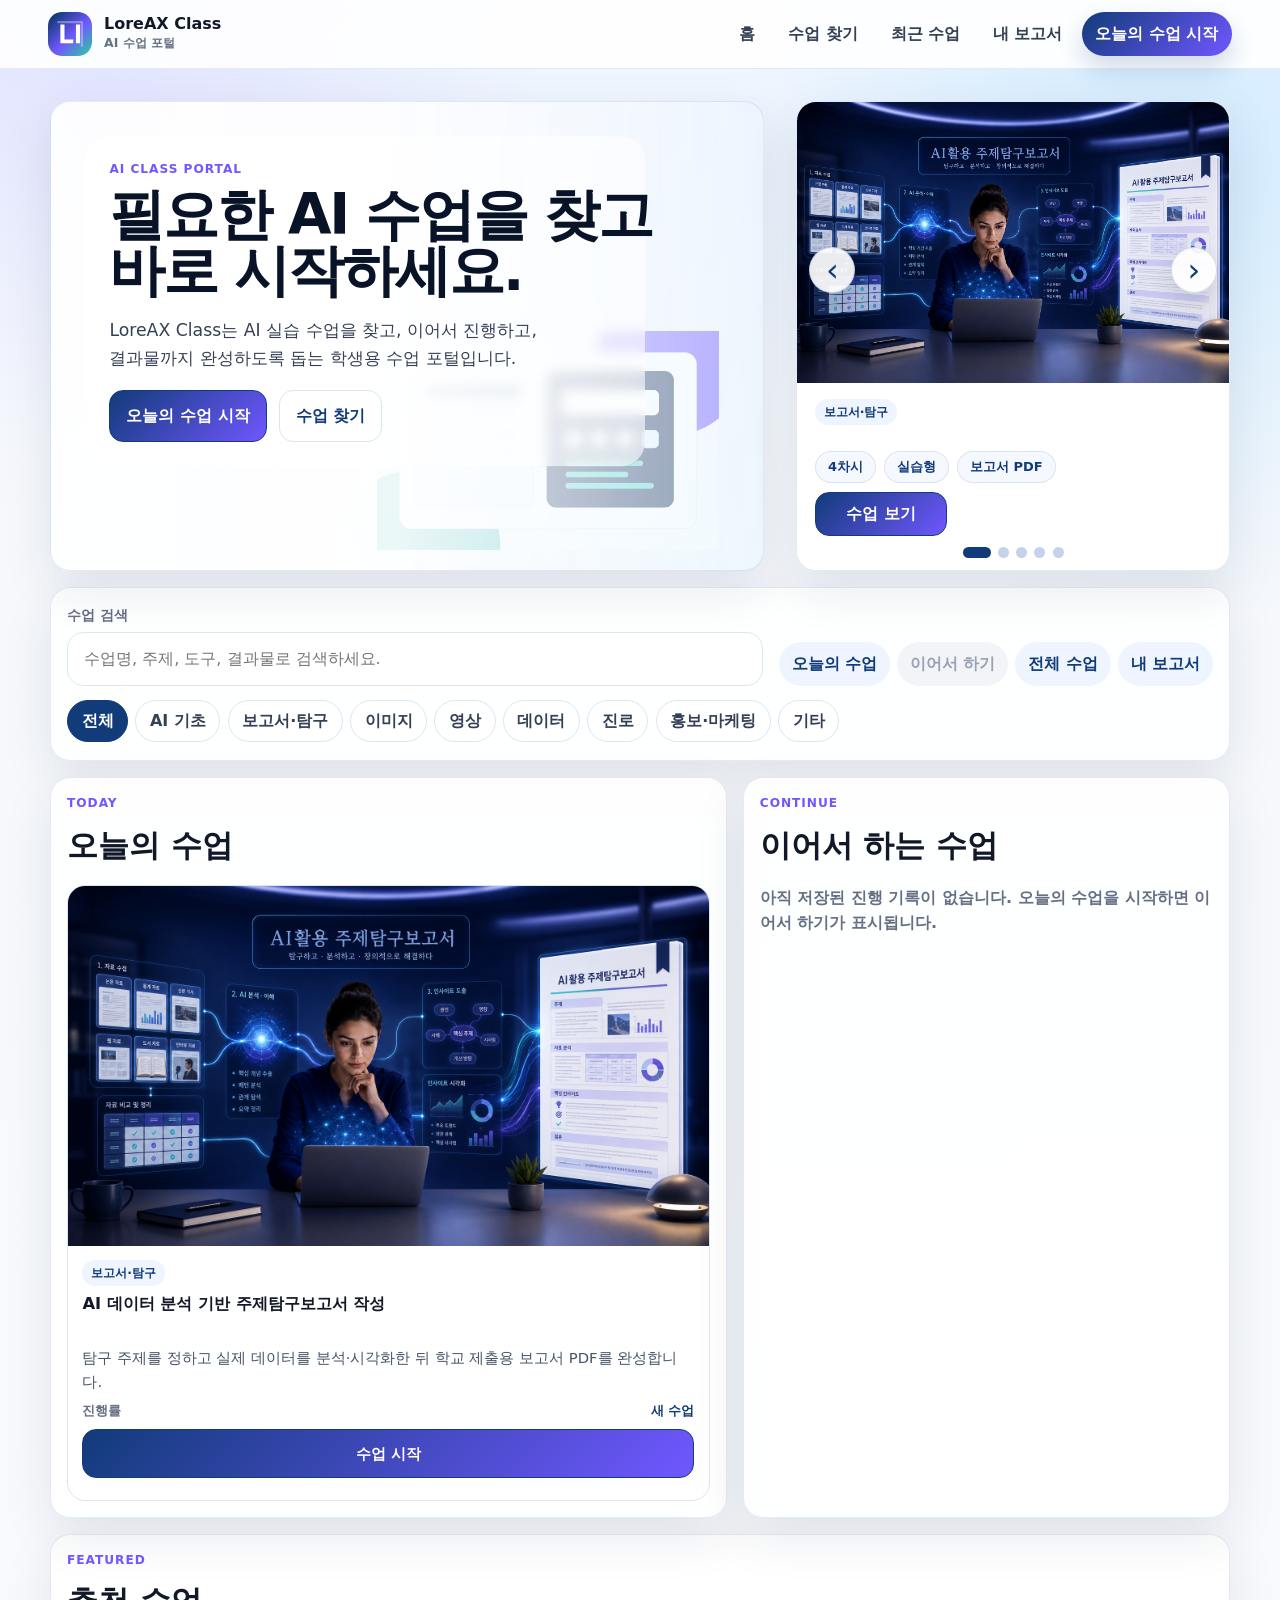
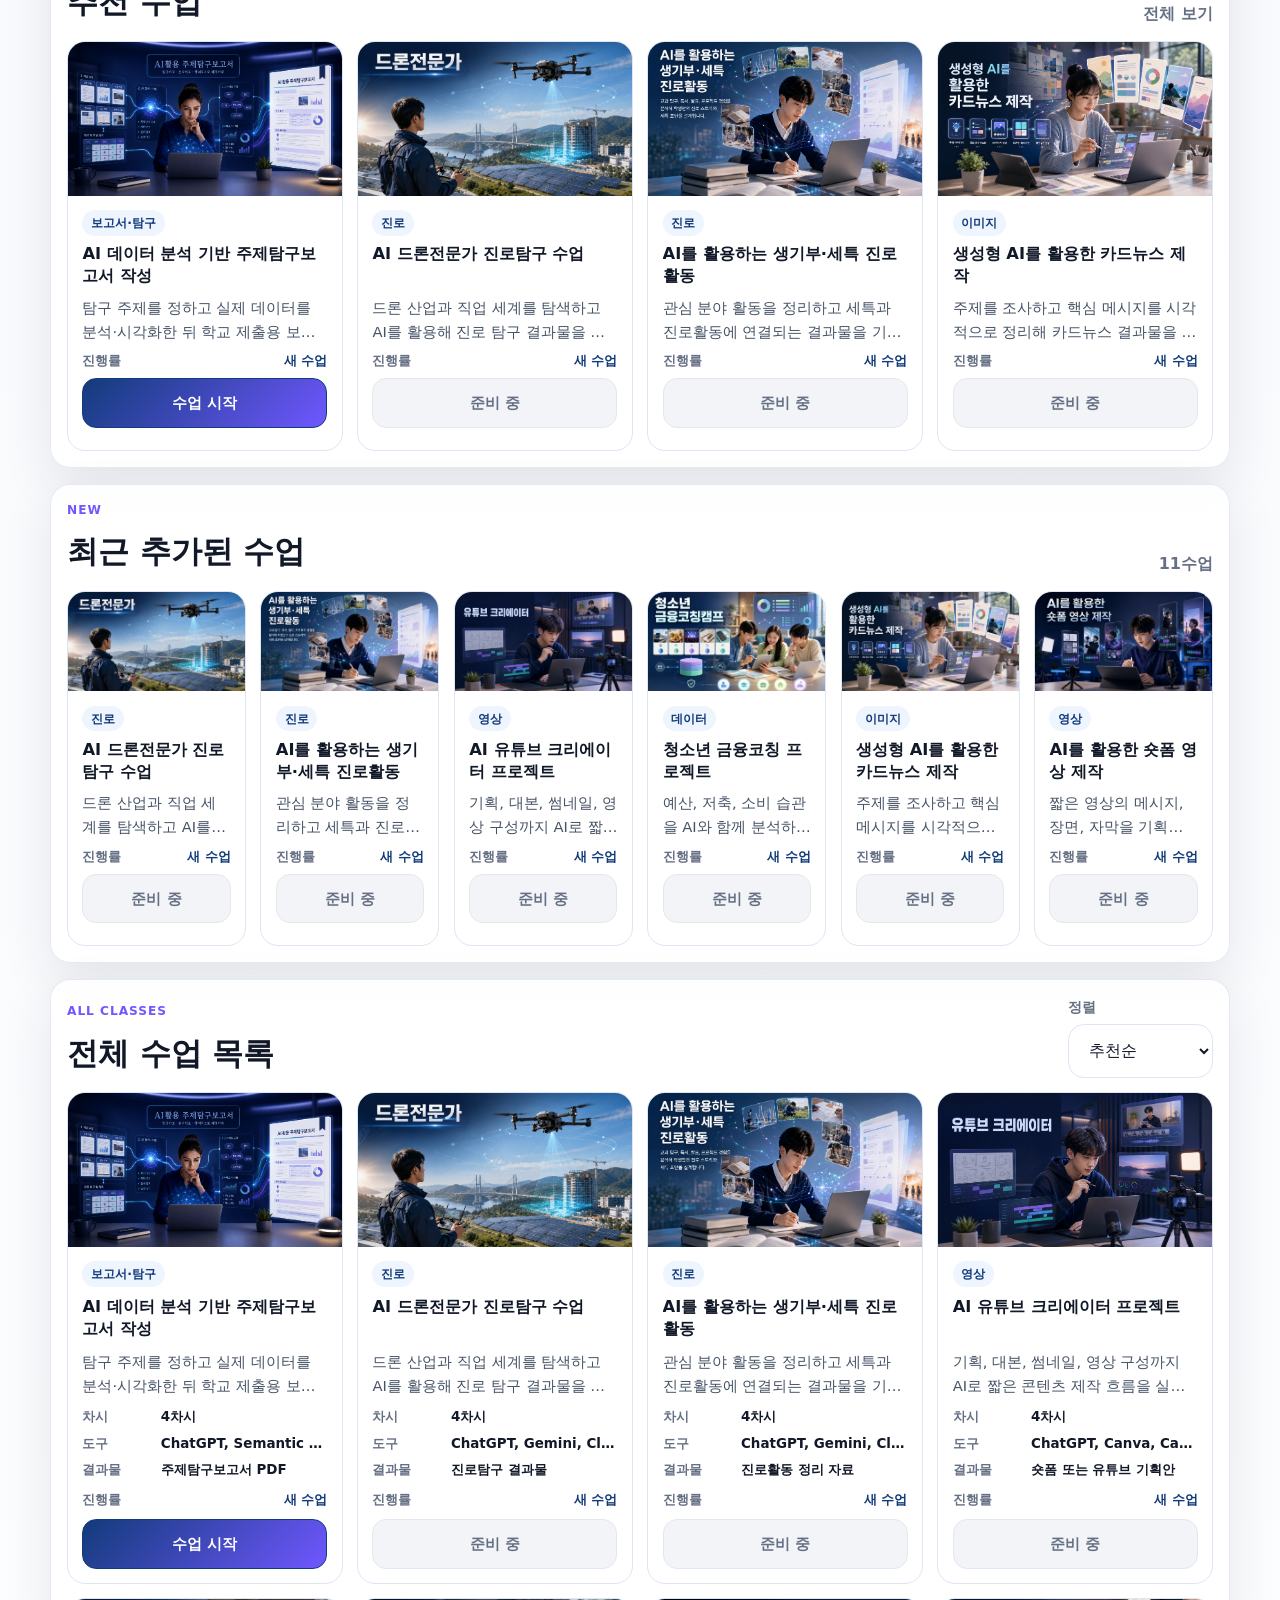
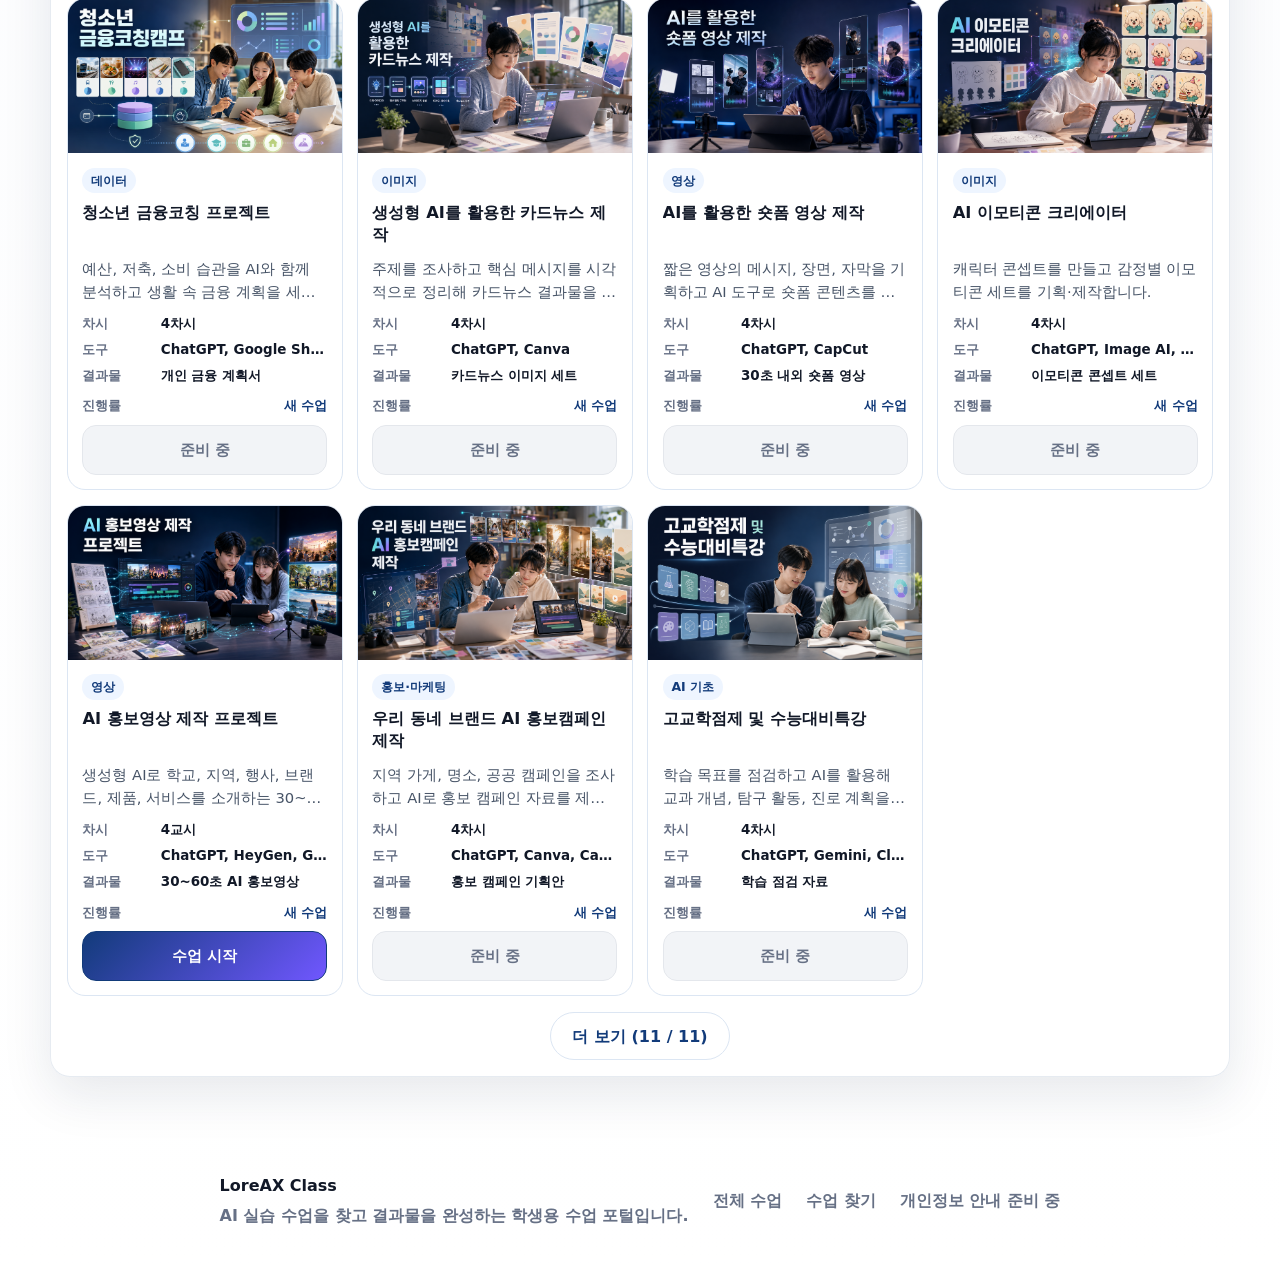
==== index.html @ 1d0dc6a7 "Save class-template project baseline" ====
<!doctype html>
<html lang="ko">
  <head>
    <meta charset="UTF-8" />
    <meta name="viewport" content="width=device-width, initial-scale=1" />
    <title>LoreAX Class | AI 수업 포털</title>
    <meta name="description" content="AI 실습 수업을 찾고 이어서 진행하는 LoreAX Class 학생용 수업 포털" />
    <link rel="manifest" href="./manifest.json" />
    <link rel="icon" href="./assets/icons/icon-192.png" />
    <meta name="theme-color" content="#0f2b5f" />
    <link rel="stylesheet" href="./styles.css?v=course-portal-13" />
  </head>
  <body>
    <header class="portal-header">
      <a class="brand" href="#home" aria-label="LoreAX Class 홈">
        <img src="./assets/brand/logo-symbol.svg" alt="" />
        <span><strong>LoreAX Class</strong><small>AI 수업 포털</small></span>
      </a>
      <button id="menuButton" class="menu-button" type="button" aria-label="메뉴 열기" aria-expanded="false"><span></span><span></span><span></span></button>
      <nav id="mainNav" class="main-nav" aria-label="주요 메뉴">
        <a href="#home">홈</a>
        <a href="#courseFinder">수업 찾기</a>
        <a href="#continueSection">최근 수업</a>
        <a id="navReportLink" href="./sessions/topic-research-report/report/">내 보고서</a>
        <a id="navStartButton" class="start-pill" href="./sessions/topic-research-report/">오늘의 수업 시작</a>
      </nav>
    </header>
    <main id="home">
      <section class="hero">
        <div class="hero-copy">
          <div class="hero-copy-content">
            <p class="eyebrow">AI Class Portal</p>
            <h1 class="hero-title">필요한 AI 수업을 찾고<br />바로 시작하세요.</h1>
            <p class="hero-description">LoreAX Class는 AI 실습 수업을 찾고, 이어서 진행하고, 결과물까지 완성하도록 돕는 학생용 수업 포털입니다.</p>
            <div class="hero-actions">
              <a id="todayStartButton" class="primary-button" href="./sessions/topic-research-report/">오늘의 수업 시작</a>
              <a class="secondary-button" href="#courseFinder">수업 찾기</a>
            </div>
          </div>
          <div class="hero-learning-art" aria-hidden="true"><img src="./assets/hero/portal-learning.webp" alt="" onerror="this.closest('.hero-learning-art').classList.add('is-missing');" /></div>
        </div>
        <aside id="heroSlider" class="hero-slider" aria-label="대표 수업 이미지" tabindex="0">
          <div id="sliderStage" class="slider-stage"></div>
          <button id="sliderPrev" class="slider-nav is-prev" type="button" aria-label="이전 수업 보기">‹</button>
          <button id="sliderNext" class="slider-nav is-next" type="button" aria-label="다음 수업 보기">›</button>
          <div id="sliderDots" class="slider-dots" aria-label="수업 슬라이드 선택"></div>
        </aside>
      </section>
      <section id="courseFinder" class="finder-panel" aria-label="수업 검색">
        <div class="finder-main">
          <label class="search-box"><span>수업 검색</span><input id="courseSearch" type="search" placeholder="수업명, 주제, 도구, 결과물로 검색하세요." autocomplete="off" /></label>
          <div class="quick-links" aria-label="바로가기">
            <a id="quickToday" href="./sessions/topic-research-report/">오늘의 수업</a>
            <a id="quickContinue" class="is-disabled" href="#">이어서 하기</a>
            <a href="#allCourses">전체 수업</a>
            <a id="quickReport" href="./sessions/topic-research-report/report/">내 보고서</a>
          </div>
        </div>
        <div id="categoryChips" class="category-chips" aria-label="카테고리 필터"></div>
      </section>
      <section class="dashboard-grid" aria-label="수업 추천 영역">
        <article class="panel today-panel">
          <div class="panel-head"><p class="eyebrow">Today</p><h2>오늘의 수업</h2></div>
          <div id="todayCourse" class="today-course"></div>
        </article>
        <article id="continueSection" class="panel continue-panel">
          <div class="panel-head"><p class="eyebrow">Continue</p><h2>이어서 하는 수업</h2></div>
          <div id="continueList" class="continue-list"></div>
        </article>
      </section>
      <section class="panel compact-section" aria-label="추천 수업">
        <div class="panel-head is-row"><div><p class="eyebrow">Featured</p><h2>추천 수업</h2></div><a href="#allCourses">전체 보기</a></div>
        <div id="featuredCourses" class="compact-grid"></div>
      </section>
      <section class="panel compact-section" aria-label="최근 추가된 수업">
        <div class="panel-head is-row"><div><p class="eyebrow">New</p><h2>최근 추가된 수업</h2></div><span id="courseCountLabel"></span></div>
        <div id="recentCourses" class="mini-grid"></div>
      </section>
      <section id="allCourses" class="panel all-courses" aria-label="전체 수업 목록">
        <div class="panel-head is-row">
          <div><p class="eyebrow">All Classes</p><h2>전체 수업 목록</h2></div>
          <label class="sort-box"><span>정렬</span><select id="courseSort"><option value="recommended">추천순</option><option value="newest">최신순</option><option value="name">이름순</option><option value="short">차시 적은 순</option></select></label>
        </div>
        <div id="allCourseGrid" class="course-grid"></div>
        <button id="loadMoreButton" class="load-more-button" type="button">더 보기</button>
        <p id="emptyMessage" class="empty-message" hidden>조건에 맞는 수업이 없습니다.</p>
      </section>
    </main>
    <nav class="bottom-nav" aria-label="모바일 빠른 메뉴"><a href="#home">홈</a><a href="#courseFinder">수업</a><a id="bottomContinueLink" href="./sessions/topic-research-report/">이어서 하기</a><a href="./sessions/topic-research-report/report/">내 보고서</a></nav>
    <footer class="portal-footer"><div><strong>LoreAX Class</strong><p>AI 실습 수업을 찾고 결과물을 완성하는 학생용 수업 포털입니다.</p></div><a href="#allCourses">전체 수업</a><a href="#courseFinder">수업 찾기</a><span>개인정보 안내 준비 중</span></footer>
    <script src="./data-courses.js?v=course-portal-13"></script>
    <script src="./script.js?v=course-portal-13"></script>
  </body>
</html>
---- styles.css ----
:root {
  color-scheme: light;
  --background: #f6f8fc;
  --surface: #ffffff;
  --primary: #123b7a;
  --accent: #7057ff;
  --text: #111827;
  --muted: #667085;
  --border: #dce6f3;
  --success: #059669;
  --warning: #f59e0b;
  --shadow: 0 18px 50px rgba(15, 35, 70, 0.1);
  --radius: 20px;
}

* {
  box-sizing: border-box;
}

html {
  scroll-behavior: smooth;
}

body {
  min-height: 100vh;
  margin: 0;
  color: var(--text);
  font-family: "Pretendard", "Noto Sans KR", "Apple SD Gothic Neo", system-ui, sans-serif;
  line-height: 1.6;
  background:
    radial-gradient(circle at 8% 0%, rgba(112, 87, 255, 0.12), transparent 28rem),
    radial-gradient(circle at 92% 4%, rgba(48, 180, 255, 0.16), transparent 28rem),
    linear-gradient(180deg, #eef5ff 0%, var(--background) 32rem, #ffffff 100%);
}

a {
  color: inherit;
  text-decoration: none;
}

button,
input,
select {
  font: inherit;
}

button,
a {
  cursor: pointer;
}

img {
  display: block;
  max-width: 100%;
}

.portal-header {
  position: sticky;
  top: 0;
  z-index: 50;
  display: flex;
  align-items: center;
  justify-content: space-between;
  gap: 1rem;
  padding: 0.75rem clamp(1rem, 4vw, 3rem);
  border-bottom: 1px solid rgba(18, 59, 122, 0.1);
  background: rgba(255, 255, 255, 0.9);
  backdrop-filter: blur(18px);
}

.brand {
  display: inline-flex;
  align-items: center;
  gap: 0.75rem;
  min-width: max-content;
}

.brand img {
  width: 44px;
  height: 44px;
  border-radius: 14px;
}

.brand strong,
.brand small {
  display: block;
}

.brand strong {
  line-height: 1.1;
}

.brand small {
  color: var(--muted);
  font-size: 0.78rem;
  font-weight: 800;
}

.main-nav {
  display: flex;
  align-items: center;
  gap: 0.35rem;
}

.main-nav a {
  display: inline-flex;
  min-height: 44px;
  align-items: center;
  border-radius: 999px;
  padding: 0.55rem 0.85rem;
  color: #344054;
  font-weight: 850;
}

.main-nav a:hover,
.main-nav a:focus-visible {
  background: #eef5ff;
  outline: none;
}

.main-nav .start-pill {
  color: #ffffff;
  background: linear-gradient(135deg, var(--primary), var(--accent));
  box-shadow: 0 12px 24px rgba(18, 59, 122, 0.18);
}

.menu-button {
  display: none;
  width: 48px;
  height: 48px;
  border: 1px solid var(--border);
  border-radius: 16px;
  background: #ffffff;
  padding: 0;
}

.menu-button span {
  display: block;
  width: 20px;
  height: 2px;
  margin: 4px auto;
  border-radius: 99px;
  background: var(--primary);
}

main {
  width: min(1180px, calc(100% - 2rem));
  margin: 0 auto;
  padding: clamp(1.2rem, 3vw, 2rem) 0 4rem;
}

.hero {
  display: grid;
  grid-template-columns: minmax(0, 1.12fr) minmax(320px, 0.68fr);
  gap: clamp(1rem, 3vw, 2rem);
  align-items: stretch;
  min-height: 420px;
  margin-bottom: 1rem;
}

.hero-copy,
.hero-slider,
.finder-panel,
.panel {
  border: 1px solid rgba(18, 59, 122, 0.1);
  border-radius: var(--radius);
  background: rgba(255, 255, 255, 0.88);
  box-shadow: var(--shadow);
}

.hero-copy {
  position: relative;
  display: block;
  overflow: hidden;
  padding: clamp(2.6rem, 4vw, 3.25rem);
  background:
    linear-gradient(90deg, rgba(255, 255, 255, 0.96) 0%, rgba(255, 255, 255, 0.9) 48%, rgba(255, 255, 255, 0.48) 100%),
    linear-gradient(135deg, rgba(112, 87, 255, 0.08), rgba(42, 188, 255, 0.12)),
    url("./assets/hero/portal-learning.webp") right 12% bottom 8% / min(48%, 380px) auto no-repeat;
}

.hero-copy-content {
  position: relative;
  z-index: 2;
  max-width: 560px;
  border-radius: 24px;
  padding: clamp(1.2rem, 2vw, 1.55rem);
  margin: -1.1rem;
  background: linear-gradient(90deg, rgba(255, 255, 255, 0.82), rgba(255, 255, 255, 0.56));
  backdrop-filter: blur(6px);
}

.eyebrow {
  margin: 0 0 0.45rem;
  color: var(--accent);
  font-size: 0.76rem;
  font-weight: 900;
  letter-spacing: 0.08em;
  text-transform: uppercase;
}

h1,
h2,
h3,
p {
  margin-top: 0;
}

.hero-title {
  max-width: 100%;
  margin-bottom: 1rem;
  color: #091327;
  font-size: clamp(52px, 4.4vw, 76px);
  line-height: 1;
  letter-spacing: -0.04em;
  word-break: keep-all;
  white-space: nowrap;
}

.hero-description {
  max-width: 560px;
  color: #344054;
  font-size: 1.08rem;
  line-height: 1.65;
  word-break: keep-all;
}

.hero-actions {
  display: flex;
  flex-wrap: wrap;
  gap: 0.75rem;
  margin-top: 1.05rem;
}

.hero-learning-art {
  display: none;
}

.primary-button,
.secondary-button {
  display: inline-flex;
  min-height: 50px;
  align-items: center;
  justify-content: center;
  border-radius: 14px;
  padding: 0.75rem 1rem;
  font-weight: 900;
}

.primary-button {
  color: #ffffff;
  border: 1px solid var(--primary);
  background: linear-gradient(135deg, var(--primary), var(--accent));
}

.is-disabled-action {
  color: #667085;
  border-color: #e4e7ec;
  background: #f2f4f7;
  cursor: not-allowed;
  box-shadow: none;
}

.secondary-button {
  color: var(--primary);
  border: 1px solid var(--border);
  background: #ffffff;
}

.hero-slider {
  position: relative;
  overflow: hidden;
  min-height: 470px;
  isolation: isolate;
}

.slider-stage {
  position: relative;
  min-height: 100%;
}

.slider-card-frame {
  position: absolute;
  inset: 0;
  opacity: 1;
  transform: translateX(0);
  transition: opacity 620ms ease, transform 620ms ease;
}

.slider-card-frame.is-entering {
  opacity: 0;
}

.slider-card-frame.is-entering.from-right {
  transform: translateX(18px);
}

.slider-card-frame.is-entering.from-left {
  transform: translateX(-18px);
}

.slider-card-frame.is-leaving-left {
  opacity: 0;
  transform: translateX(-18px);
}

.slider-card-frame.is-leaving-right {
  opacity: 0;
  transform: translateX(18px);
}

.slider-card {
  display: grid;
  grid-template-rows: minmax(0, 0.6fr) minmax(0, 0.4fr);
  min-height: 100%;
  height: 100%;
  background: #ffffff;
}

.slider-image-wrap {
  overflow: hidden;
  background: #eaf1ff;
}

.slider-image-wrap img {
  width: 100%;
  height: 100%;
  aspect-ratio: 16 / 10;
  object-fit: cover;
}

.slider-info {
  display: grid;
  align-content: start;
  gap: 0.55rem;
  min-height: 0;
  padding: 1rem 1.1rem 2.65rem;
}

.slider-info h2 {
  display: -webkit-box;
  margin: 0;
  overflow: hidden;
  font-size: clamp(1.16rem, 1.65vw, 1.5rem);
  line-height: 1.18;
  -webkit-box-orient: vertical;
  -webkit-line-clamp: 2;
}

.slider-info p {
  display: -webkit-box;
  margin: 0;
  overflow: hidden;
  color: #475467;
  font-size: 0.92rem;
  line-height: 1.45;
  -webkit-box-orient: vertical;
  -webkit-line-clamp: 1;
}

.slider-meta {
  display: flex;
  flex-wrap: wrap;
  align-items: center;
  gap: 8px;
  min-width: 0;
}

.slider-meta-item {
  display: inline-flex;
  align-items: center;
  justify-content: center;
  max-width: 132px;
  min-width: 0;
  height: 32px;
  border-radius: 999px;
  padding: 0 12px;
  overflow: hidden;
  color: #123b7a;
  font-size: 13px;
  font-weight: 800;
  line-height: 1;
  text-overflow: ellipsis;
  white-space: nowrap;
  border: 1px solid rgba(18, 59, 122, 0.1);
  background: #f5f8ff;
}

.slider-meta-result {
  max-width: 180px;
}

.slider-action {
  justify-self: start;
  min-height: 44px;
  min-width: 132px;
  padding-block: 0.6rem;
}

.slider-nav {
  position: absolute;
  top: 31%;
  z-index: 3;
  width: 46px;
  height: 46px;
  border: 1px solid rgba(18, 59, 122, 0.16);
  border-radius: 999px;
  color: var(--primary);
  background: rgba(255, 255, 255, 0.92);
  box-shadow: 0 12px 24px rgba(15, 35, 70, 0.14);
  font-size: 2rem;
  line-height: 1;
}

.slider-nav.is-prev {
  left: 0.75rem;
}

.slider-nav.is-next {
  right: 0.75rem;
}

.slider-dots {
  position: absolute;
  left: 0;
  right: 0;
  bottom: 0.75rem;
  z-index: 3;
  display: flex;
  justify-content: center;
  gap: 0.45rem;
  pointer-events: none;
}

.slider-dots button {
  width: 11px;
  height: 11px;
  border: 0;
  border-radius: 999px;
  padding: 0;
  background: #c4d3ea;
  pointer-events: auto;
}

.slider-dots button.is-active {
  width: 28px;
  background: var(--primary);
}

.finder-panel {
  padding: 1rem;
  margin-bottom: 1rem;
}

.finder-main {
  display: grid;
  grid-template-columns: minmax(0, 1fr) auto;
  gap: 1rem;
  align-items: end;
}

.search-box,
.sort-box {
  display: grid;
  gap: 0.35rem;
}

.search-box span,
.sort-box span {
  color: var(--muted);
  font-size: 0.86rem;
  font-weight: 900;
}

.search-box input,
.sort-box select {
  width: 100%;
  min-height: 54px;
  border: 1px solid var(--border);
  border-radius: 16px;
  padding: 0 1rem;
  background: #ffffff;
  color: var(--text);
  font-size: 1rem;
}

.quick-links {
  display: flex;
  flex-wrap: wrap;
  gap: 0.45rem;
}

.quick-links a {
  display: inline-flex;
  min-height: 44px;
  align-items: center;
  border-radius: 999px;
  padding: 0.5rem 0.8rem;
  color: var(--primary);
  background: #eef5ff;
  font-weight: 900;
}

.quick-links a.is-disabled {
  color: #98a2b3;
  pointer-events: none;
  background: #f2f4f7;
}

.category-chips {
  display: flex;
  gap: 0.45rem;
  margin-top: 0.9rem;
  overflow-x: auto;
  padding-bottom: 0.15rem;
  scrollbar-width: thin;
}

.category-chips button {
  flex: 0 0 auto;
  min-height: 40px;
  border: 1px solid var(--border);
  border-radius: 999px;
  padding: 0.45rem 0.85rem;
  color: #344054;
  background: #ffffff;
  font-weight: 900;
}

.category-chips button.is-active {
  color: #ffffff;
  border-color: var(--primary);
  background: var(--primary);
}

.dashboard-grid {
  display: grid;
  grid-template-columns: minmax(0, 1fr) minmax(300px, 0.72fr);
  gap: 1rem;
  margin-bottom: 1rem;
}

.panel {
  padding: 1rem;
}

.panel-head {
  margin-bottom: 0.9rem;
}

.panel-head.is-row {
  display: flex;
  align-items: end;
  justify-content: space-between;
  gap: 1rem;
}

.panel-head h2 {
  margin-bottom: 0;
  font-size: clamp(1.35rem, 2.4vw, 2rem);
}

.panel-head a,
.panel-head span {
  color: var(--muted);
  font-weight: 900;
}

.compact-section,
.all-courses {
  margin-top: 1rem;
}

.course-grid,
.compact-grid,
.mini-grid {
  display: grid;
  gap: 0.9rem;
}

.course-grid {
  grid-template-columns: repeat(4, minmax(0, 1fr));
}

.compact-grid {
  grid-template-columns: repeat(4, minmax(0, 1fr));
}

.mini-grid {
  grid-template-columns: repeat(6, minmax(0, 1fr));
}

.course-card {
  display: grid;
  overflow: hidden;
  min-height: 100%;
  border: 1px solid var(--border);
  border-radius: 18px;
  background: #ffffff;
}

.course-card > img {
  width: 100%;
  aspect-ratio: 16 / 9;
  object-fit: cover;
  background: #eaf1ff;
}

.course-body {
  display: grid;
  grid-template-rows: auto auto auto 1fr auto auto;
  gap: 0.55rem;
  padding: 0.9rem;
}

.category-badge {
  justify-self: start;
  border-radius: 999px;
  padding: 0.18rem 0.55rem;
  color: #123b7a;
  background: #eef5ff;
  font-size: 0.78rem;
  font-weight: 900;
}

.course-card h3 {
  display: -webkit-box;
  min-height: 2.8em;
  margin: 0;
  overflow: hidden;
  font-size: 1.02rem;
  line-height: 1.35;
  -webkit-box-orient: vertical;
  -webkit-line-clamp: 2;
}

.course-card p {
  display: -webkit-box;
  min-height: 3.2em;
  margin: 0;
  overflow: hidden;
  color: #475467;
  font-size: 0.92rem;
  -webkit-box-orient: vertical;
  -webkit-line-clamp: 2;
}

.course-card dl {
  display: grid;
  gap: 0.3rem;
  margin: 0;
  font-size: 0.84rem;
}

.course-card dl div {
  display: grid;
  grid-template-columns: 4.5rem 1fr;
  gap: 0.4rem;
}

.course-card dt {
  color: var(--muted);
  font-weight: 900;
}

.course-card dd {
  margin: 0;
  overflow: hidden;
  text-overflow: ellipsis;
  white-space: nowrap;
  font-weight: 800;
}

.progress-row {
  display: flex;
  justify-content: space-between;
  gap: 0.5rem;
  color: var(--muted);
  font-size: 0.82rem;
  font-weight: 900;
}

.progress-row strong {
  color: var(--primary);
}

.progress-bar {
  overflow: hidden;
  height: 7px;
  border-radius: 999px;
  background: #edf2f7;
}

.progress-bar span {
  display: block;
  height: 100%;
  border-radius: inherit;
  background: linear-gradient(90deg, var(--primary), var(--accent));
}

.course-action {
  min-height: 44px;
  font-size: 0.92rem;
}

.continue-list {
  display: grid;
  gap: 0.6rem;
}

.continue-item {
  display: grid;
  grid-template-columns: minmax(0, 1fr) auto;
  gap: 0.2rem 0.7rem;
  border: 1px solid var(--border);
  border-radius: 16px;
  padding: 0.8rem;
  background: #ffffff;
}

.continue-item strong {
  overflow: hidden;
  text-overflow: ellipsis;
  white-space: nowrap;
}

.continue-item span {
  color: var(--muted);
  font-size: 0.9rem;
}

.continue-item em {
  grid-row: span 2;
  align-self: center;
  color: var(--primary);
  font-style: normal;
  font-weight: 900;
}

.empty-note,
.empty-message {
  margin: 0;
  color: var(--muted);
  font-weight: 800;
}

.is-mini.course-card .course-body {
  gap: 0.45rem;
}

.is-mini.course-card dl {
  display: none;
}

.load-more-button {
  display: block;
  min-height: 48px;
  min-width: 180px;
  margin: 1rem auto 0;
  border: 1px solid var(--border);
  border-radius: 999px;
  color: var(--primary);
  background: #ffffff;
  font-weight: 900;
}

.portal-footer {
  display: flex;
  flex-wrap: wrap;
  align-items: center;
  justify-content: center;
  gap: 1rem 1.5rem;
  padding: 2rem 1rem 2.4rem;
  color: var(--muted);
  font-weight: 800;
}

.portal-footer div {
  min-width: min(100%, 360px);
}

.portal-footer strong {
  color: var(--text);
}

.portal-footer p {
  margin: 0.25rem 0 0;
}

.bottom-nav {
  display: none;
}

@media (max-width: 1100px) {
  .course-grid,
  .compact-grid {
    grid-template-columns: repeat(3, minmax(0, 1fr));
  }

  .mini-grid {
    grid-template-columns: repeat(3, minmax(0, 1fr));
  }
}

@media (max-width: 900px) {
  body {
    padding-bottom: calc(82px + env(safe-area-inset-bottom));
  }

  .menu-button {
    display: block;
  }

  .main-nav {
    position: fixed;
    left: 1rem;
    right: 1rem;
    top: 72px;
    display: none;
    flex-direction: column;
    align-items: stretch;
    border: 1px solid var(--border);
    border-radius: 20px;
    padding: 0.75rem;
    background: #ffffff;
    box-shadow: var(--shadow);
  }

  .is-menu-open .main-nav {
    display: flex;
  }

  .main-nav a {
    border-radius: 14px;
  }

  .hero,
  .dashboard-grid {
    grid-template-columns: 1fr;
  }

  .hero {
    min-height: auto;
  }

  .hero-copy {
    padding: 2.4rem;
  }

  .hero-title {
    font-size: clamp(48px, 6.2vw, 58px);
  }

  .hero-learning-art {
    width: min(100%, 240px);
  }

  .hero-slider {
    min-height: 460px;
  }

  .slider-nav {
    top: 30%;
  }

  .finder-main {
    grid-template-columns: 1fr;
  }

  .course-grid,
  .compact-grid,
  .mini-grid {
    grid-template-columns: repeat(2, minmax(0, 1fr));
  }

  .bottom-nav {
    position: fixed;
    left: 0.75rem;
    right: 0.75rem;
    bottom: calc(0.75rem + env(safe-area-inset-bottom));
    z-index: 60;
    display: grid;
    grid-template-columns: repeat(4, 1fr);
    gap: 0.35rem;
    border: 1px solid rgba(18, 59, 122, 0.12);
    border-radius: 20px;
    padding: 0.35rem;
    background: rgba(255, 255, 255, 0.94);
    box-shadow: 0 18px 40px rgba(15, 35, 70, 0.18);
    backdrop-filter: blur(14px);
  }

  .bottom-nav a {
    display: grid;
    min-height: 48px;
    place-items: center;
    border-radius: 15px;
    color: var(--primary);
    font-size: 0.9rem;
    font-weight: 900;
  }
}

@media (max-width: 560px) {
  main {
    width: min(100% - 1rem, 1180px);
  }

  .hero-title {
    font-size: clamp(38px, 10.4vw, 44px);
    line-height: 1.03;
    white-space: normal;
  }

  .hero-copy {
    padding: 1.35rem;
  }

  .hero-copy-content {
    max-width: none;
  }

  .hero-description {
    font-size: 1rem;
  }

  .hero-learning-art {
    position: static;
    justify-self: stretch;
    width: min(100%, 420px);
    margin: 0.2rem auto 0;
  }

  .hero-learning-art img {
    max-height: 190px;
  }

  .hero-actions,
  .quick-links {
    display: grid;
    grid-template-columns: 1fr 1fr;
  }

  .primary-button,
  .secondary-button {
    width: 100%;
  }

  .course-grid,
  .compact-grid,
  .mini-grid {
    grid-template-columns: 1fr;
  }

  .course-card {
    grid-template-columns: 116px minmax(0, 1fr);
  }

  .hero-slider {
    min-height: 510px;
  }

  .slider-card {
    grid-template-rows: auto 1fr;
  }

  .slider-image-wrap img {
    aspect-ratio: 16 / 9;
  }

  .slider-info {
    padding: 0.9rem 0.9rem 2.45rem;
  }

  .slider-meta-item {
    max-width: 124px;
  }

  .slider-meta-result {
    max-width: 150px;
  }

  .slider-nav {
    top: 24%;
    width: 44px;
    height: 44px;
  }

  .slider-action {
    justify-self: stretch;
  }

  .course-card > img {
    height: 100%;
    aspect-ratio: auto;
  }

  .course-card h3 {
    min-height: auto;
  }

  .course-card p {
    min-height: auto;
  }

  .portal-footer {
    display: block;
    padding-bottom: 6rem;
  }

  .portal-footer > * {
    display: block;
    margin-top: 0.75rem;
  }
}

@media (prefers-reduced-motion: reduce) {
  .slider-card-frame {
    transition: none;
  }
}
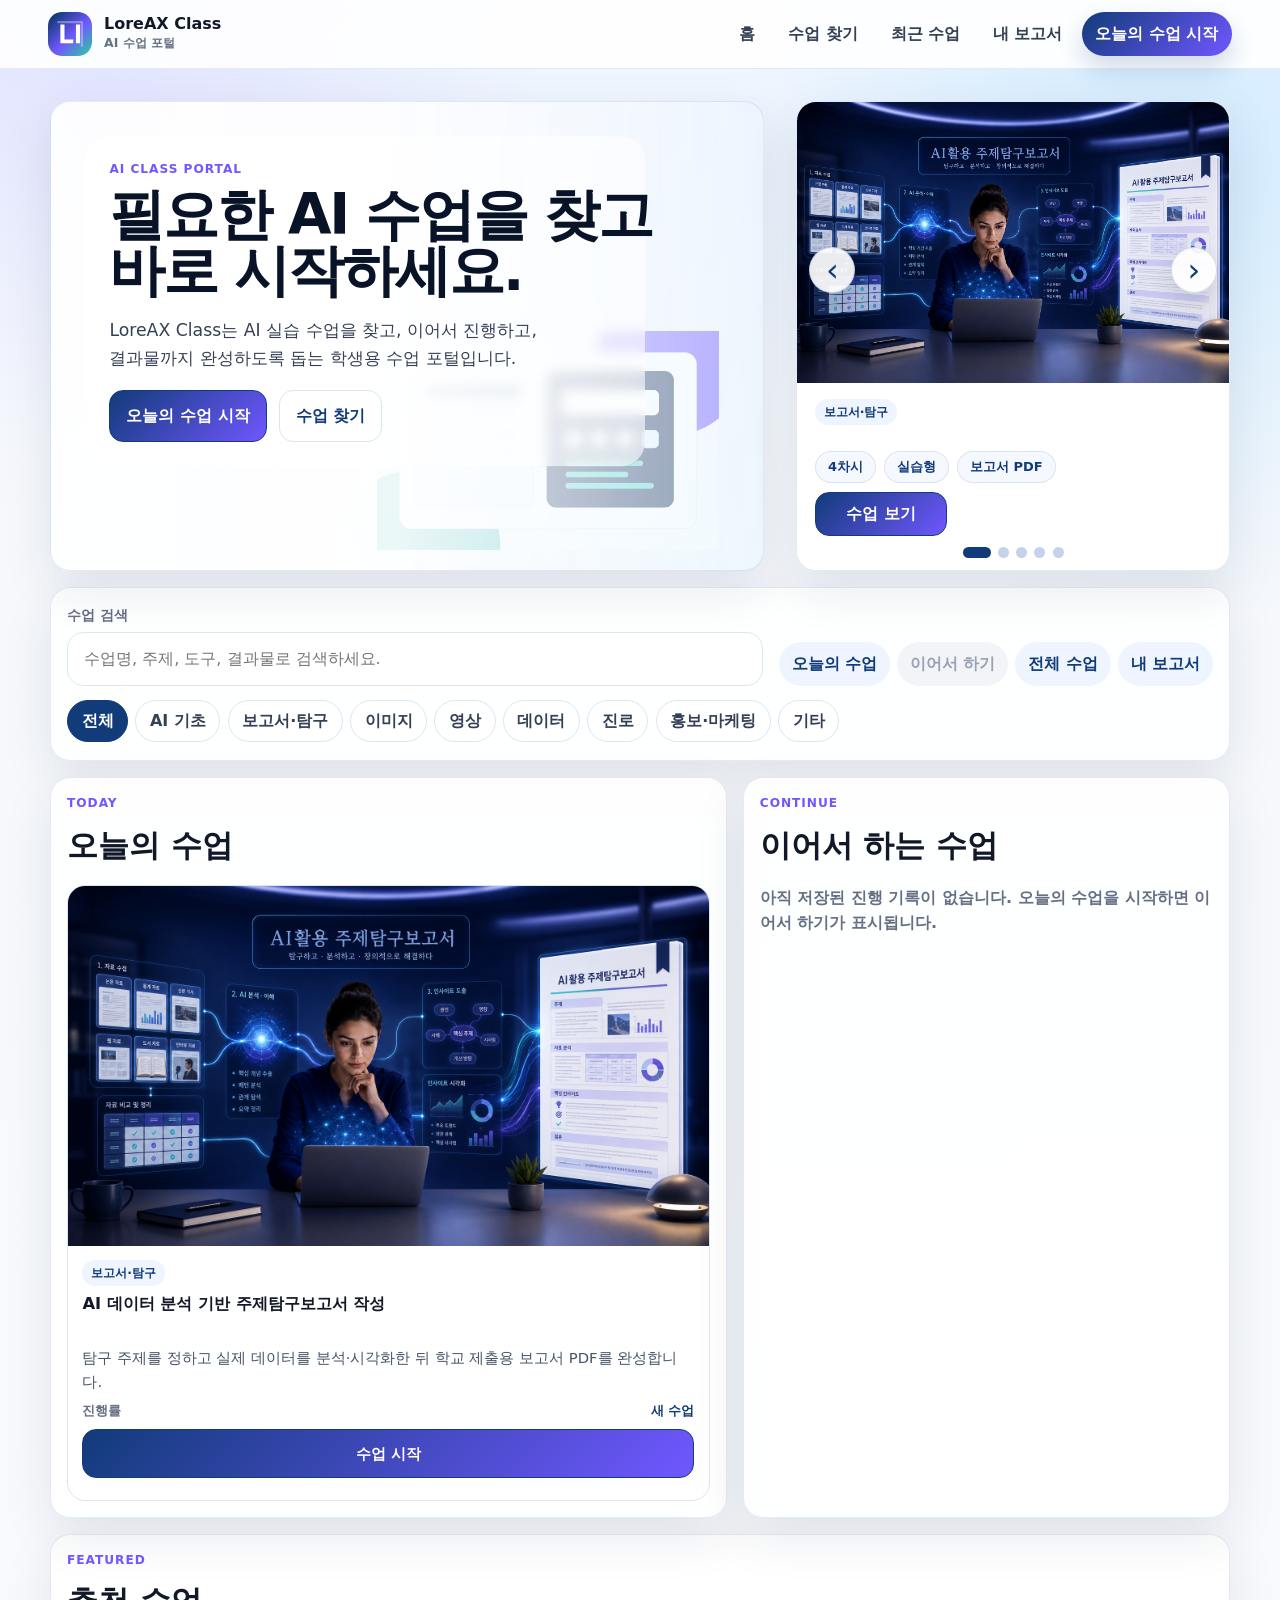
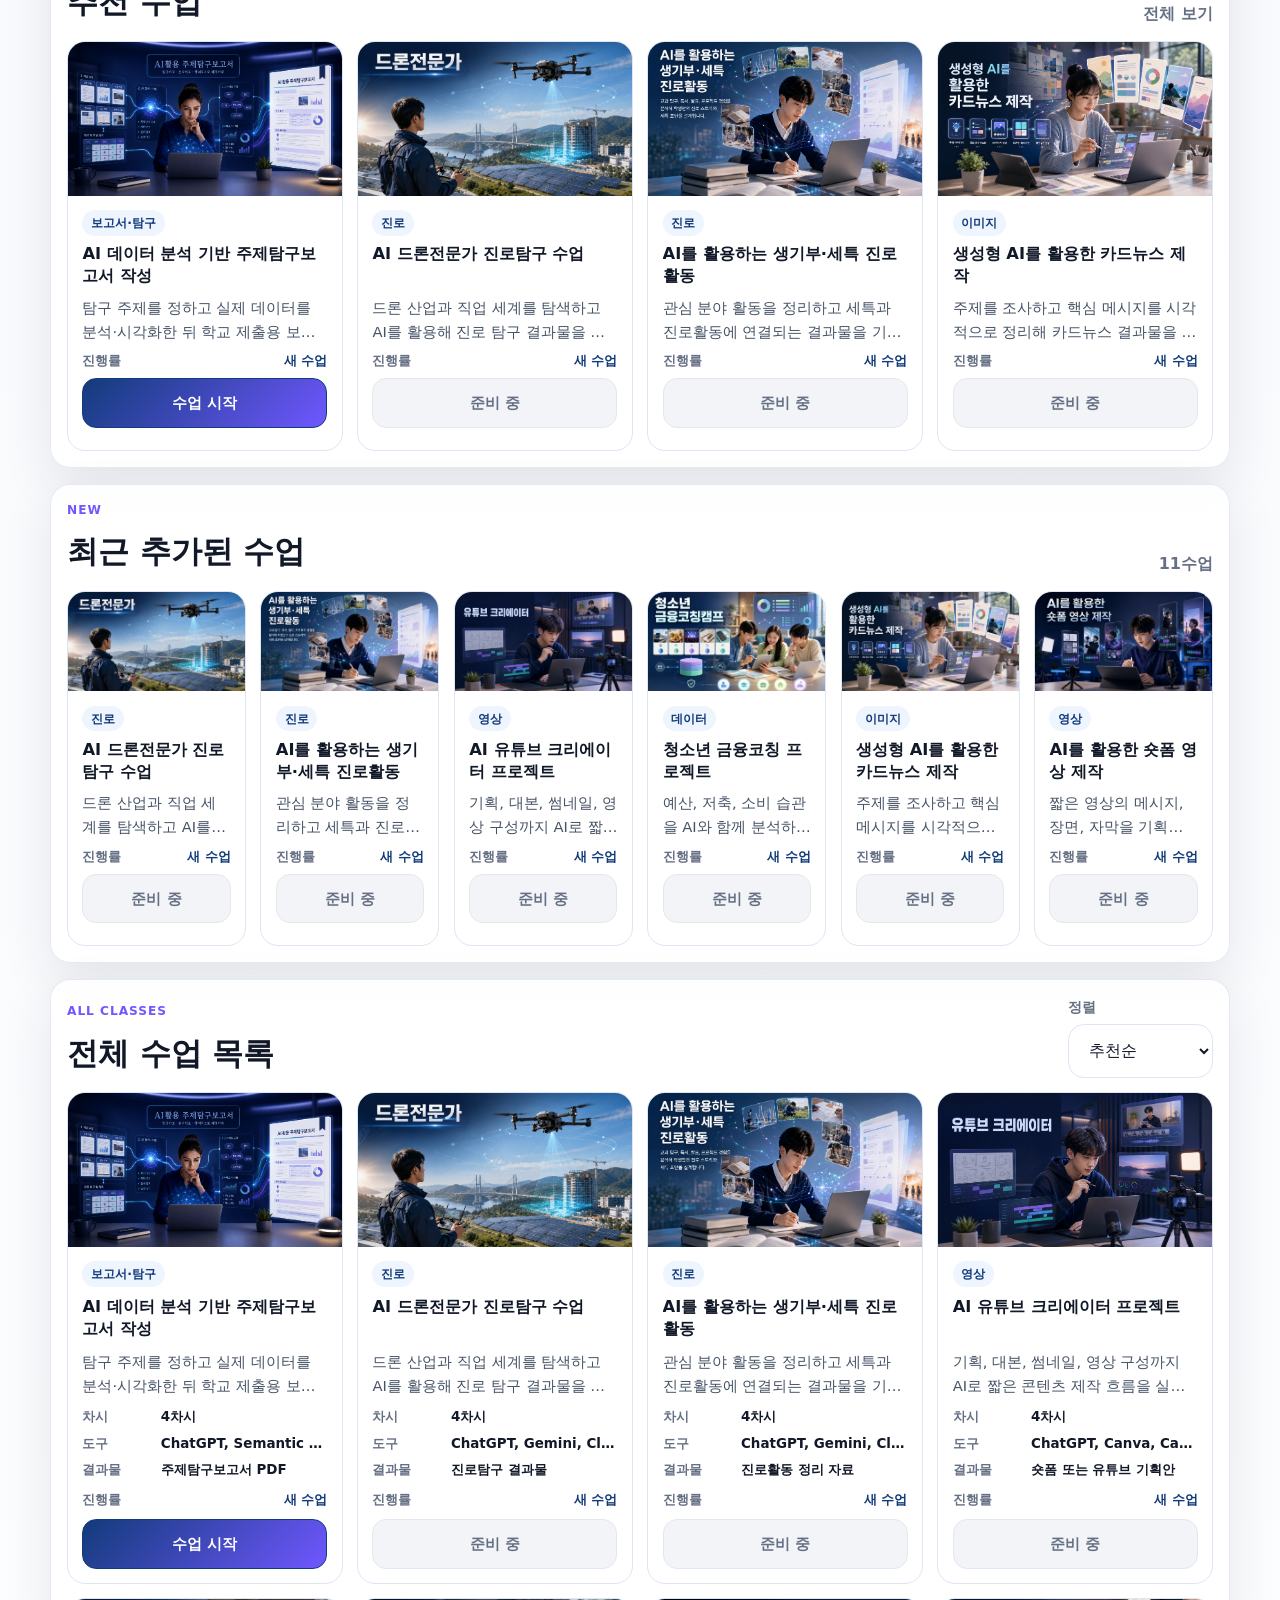
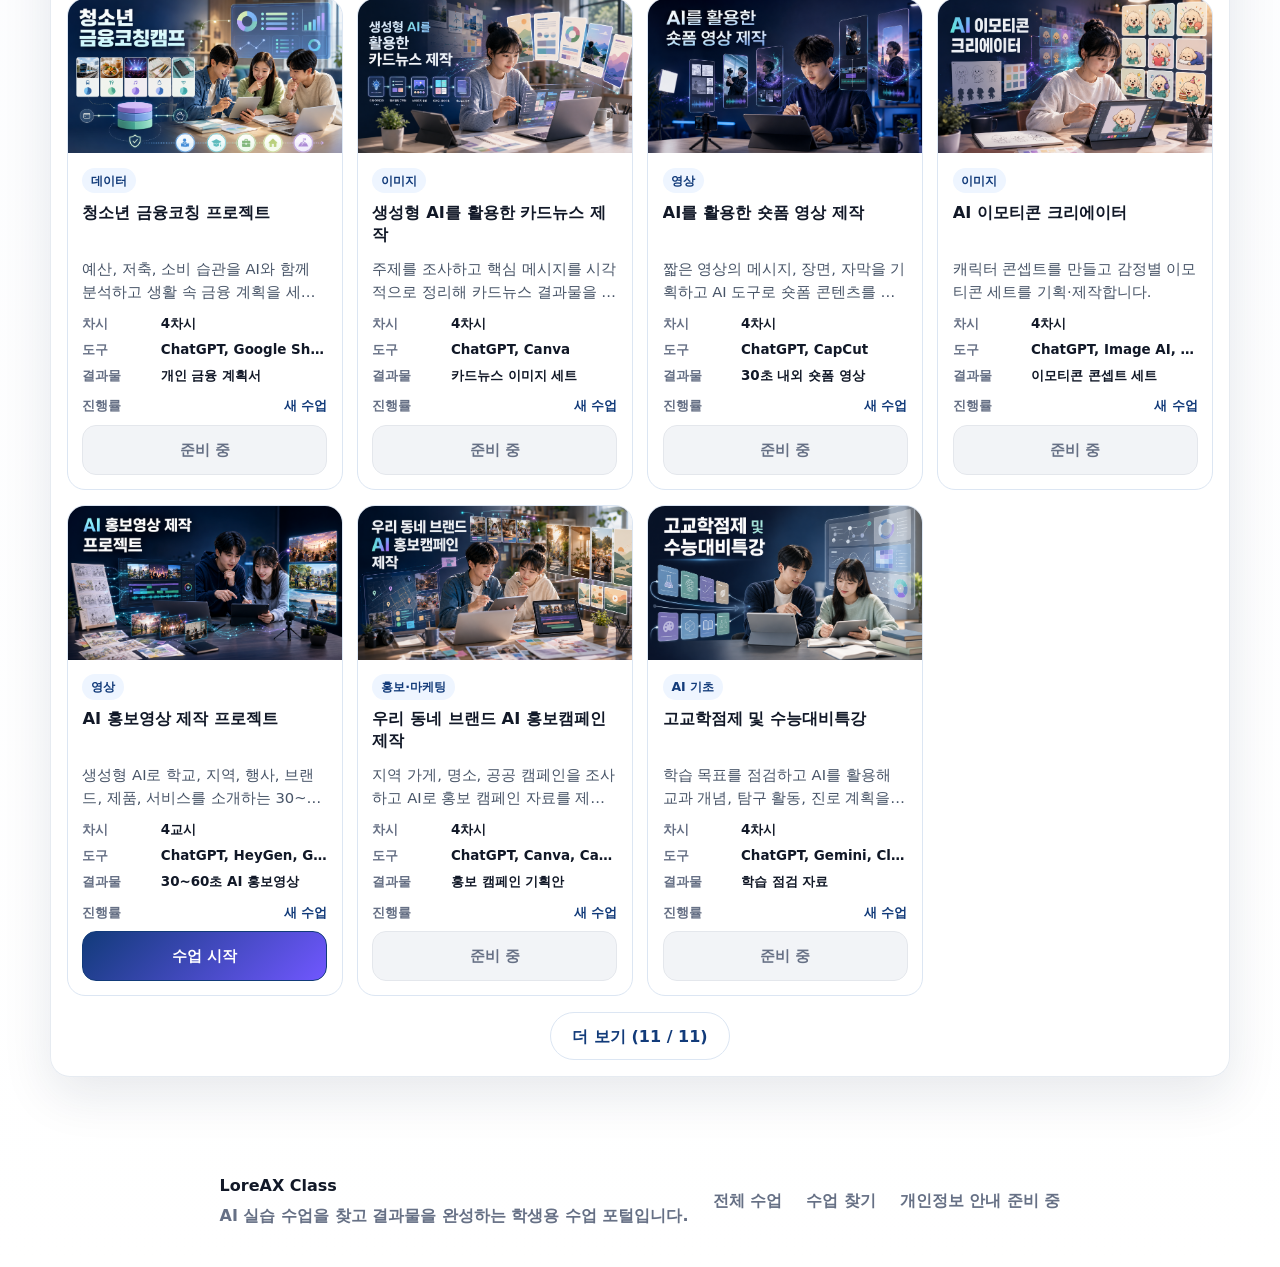
==== commit 62e35ccb: "Add tenant usage foundation" ====
--- a/index.html
+++ b/index.html
@@ -89,6 +89,8 @@
     <nav class="bottom-nav" aria-label="모바일 빠른 메뉴"><a href="#home">홈</a><a href="#courseFinder">수업</a><a id="bottomContinueLink" href="./sessions/topic-research-report/">이어서 하기</a><a href="./sessions/topic-research-report/report/">내 보고서</a></nav>
     <footer class="portal-footer"><div><strong>LoreAX Class</strong><p>AI 실습 수업을 찾고 결과물을 완성하는 학생용 수업 포털입니다.</p></div><a href="#allCourses">전체 수업</a><a href="#courseFinder">수업 찾기</a><span>개인정보 안내 준비 중</span></footer>
     <script src="./data-courses.js?v=course-portal-13"></script>
-    <script src="./script.js?v=course-portal-13"></script>
+    <script src="./lib/tenant-config.js?v=tenant-usage-1"></script>
+    <script src="./lib/usage-tracker.js?v=tenant-usage-1"></script>
+    <script src="./script.js?v=course-portal-14"></script>
   </body>
 </html>
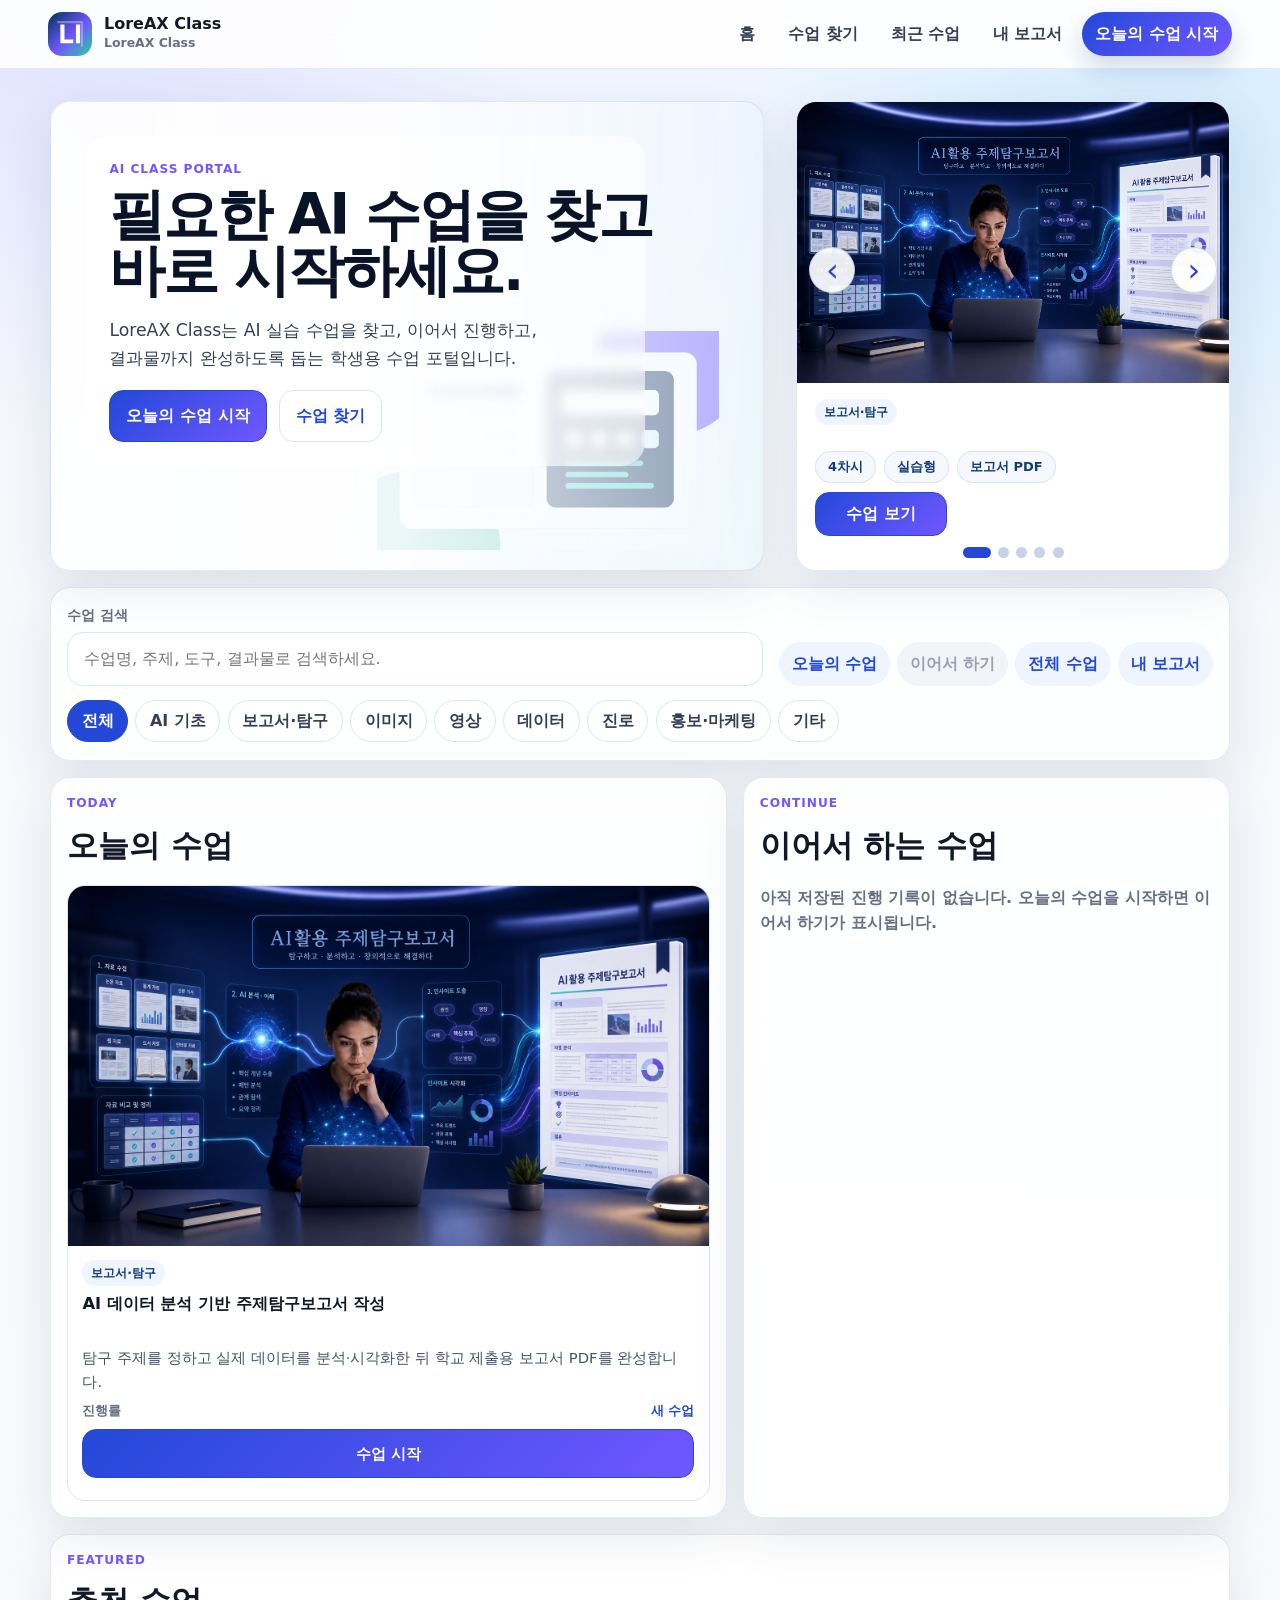
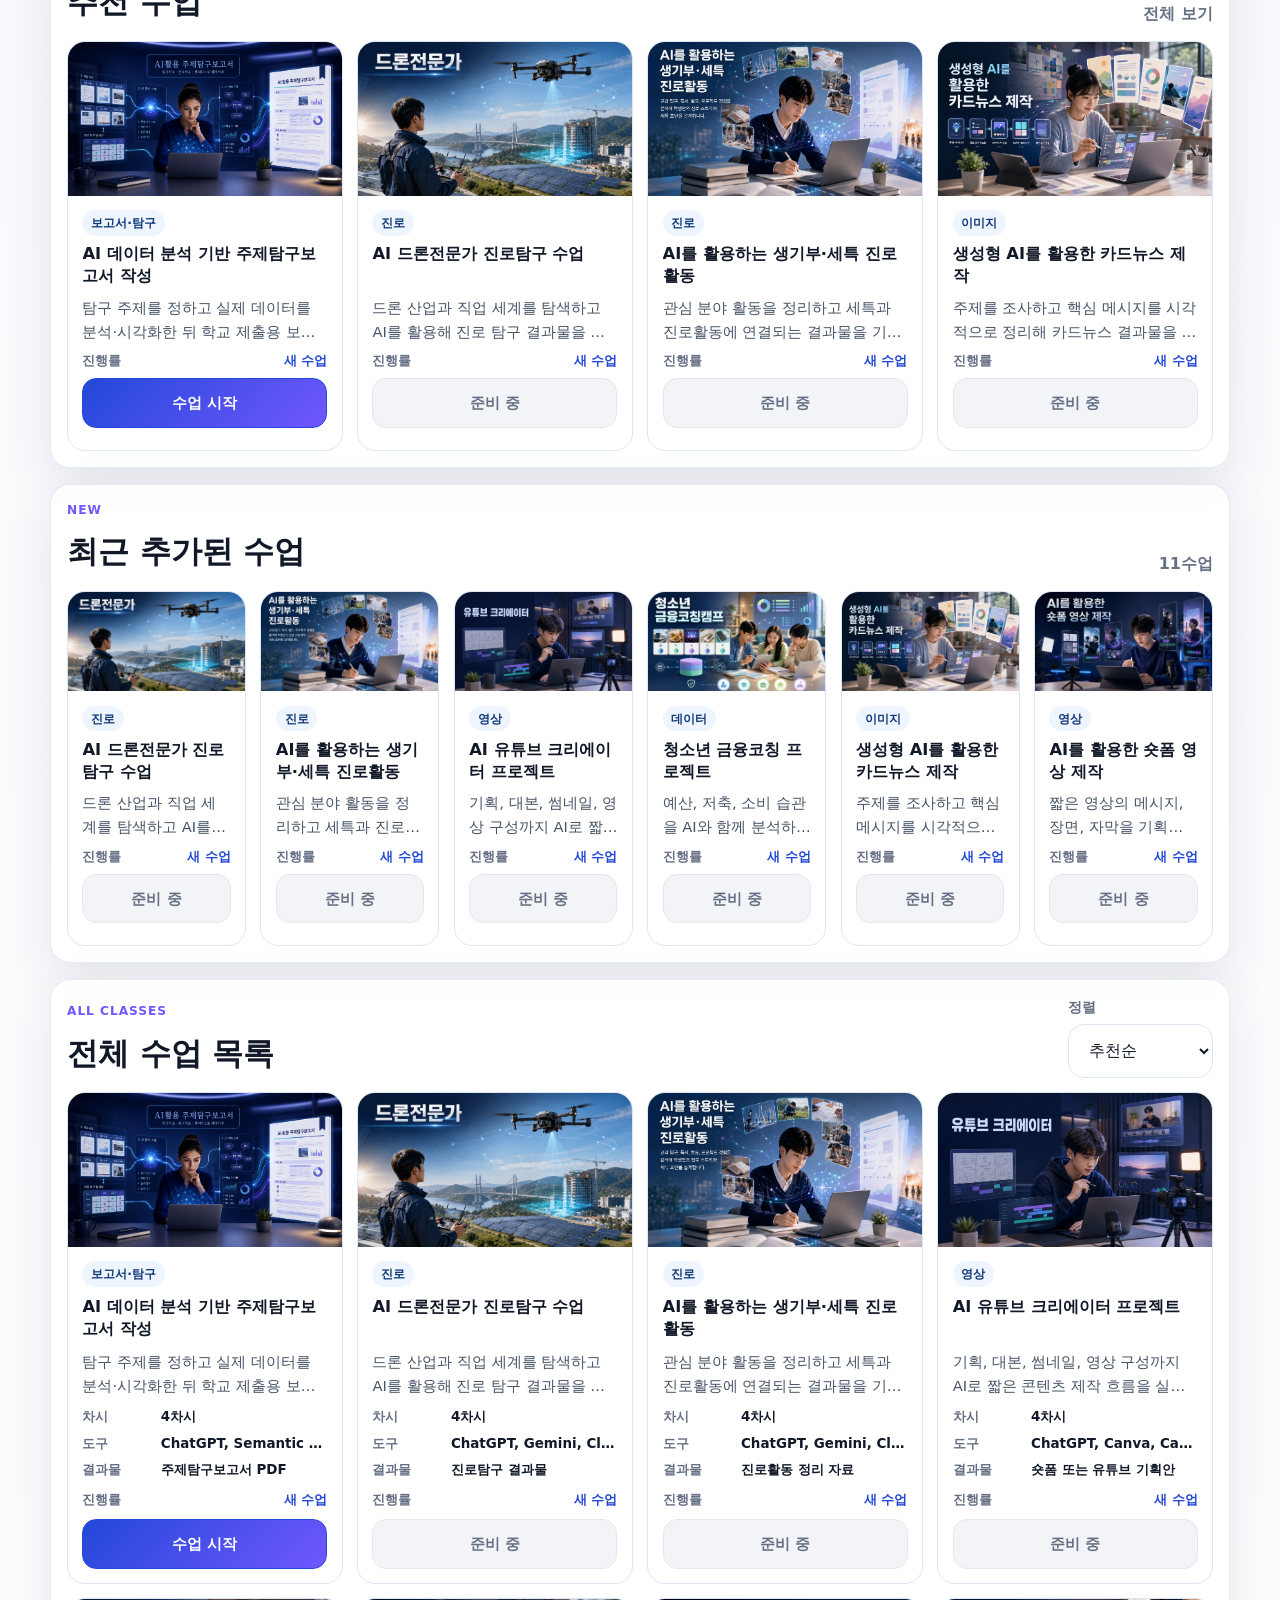
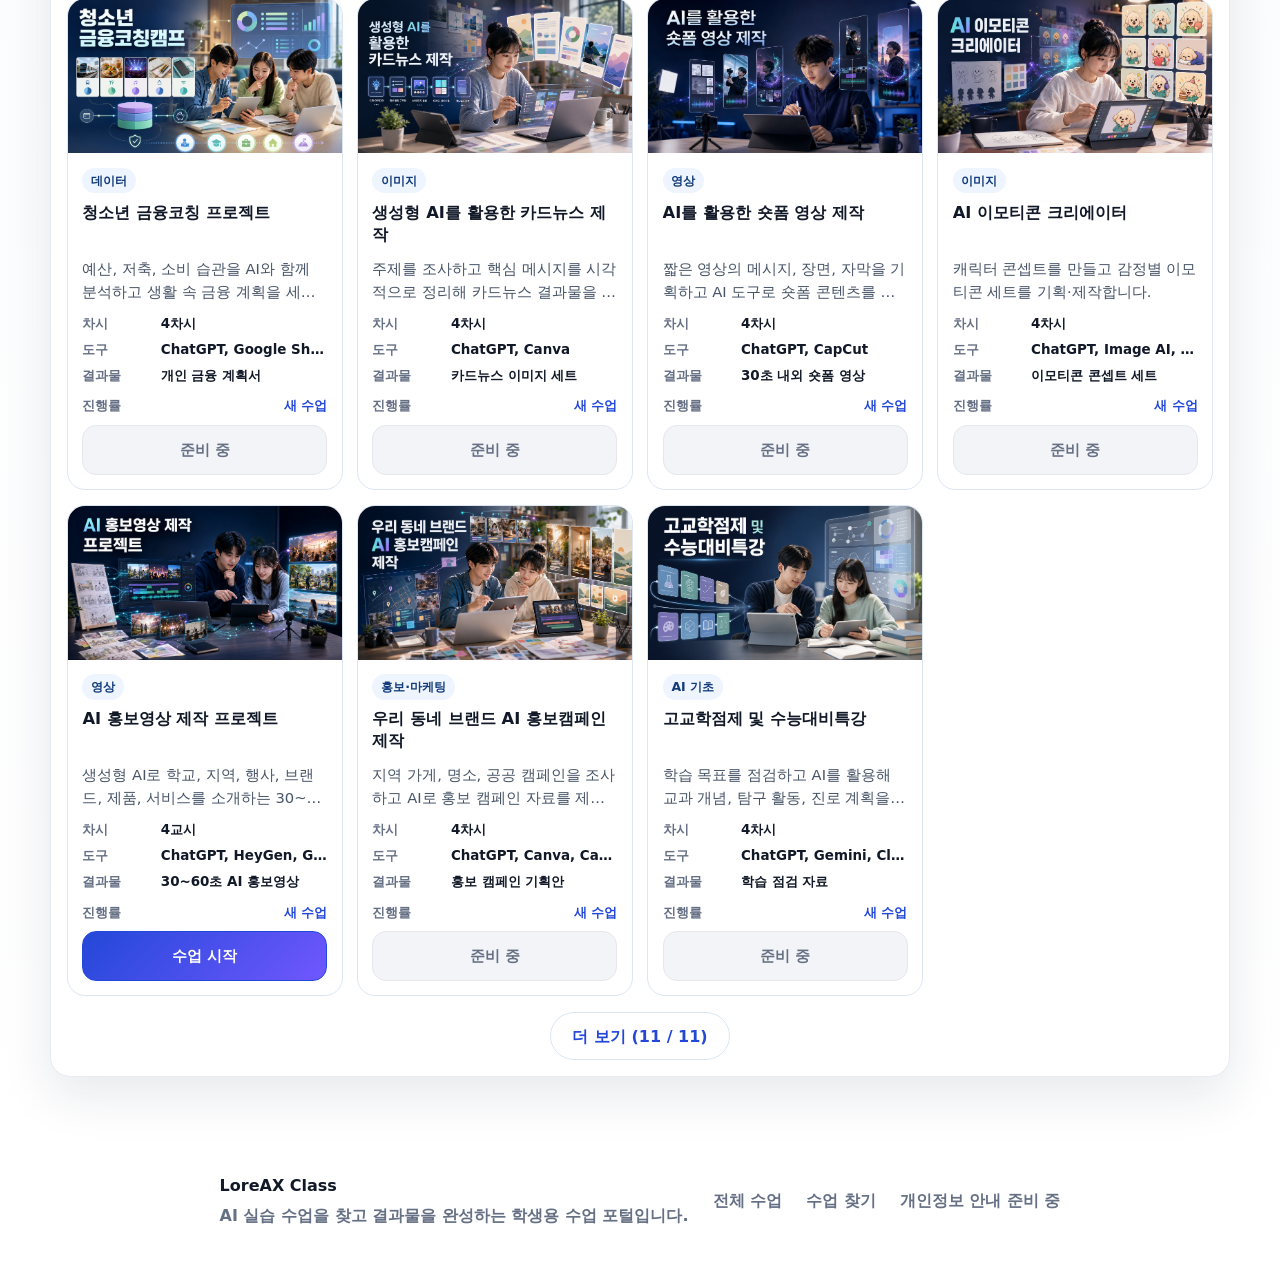
==== commit 3ea9e784: "Add sample tenant isolation" ====
--- a/index.html
+++ b/index.html
@@ -89,8 +89,8 @@
     <nav class="bottom-nav" aria-label="모바일 빠른 메뉴"><a href="#home">홈</a><a href="#courseFinder">수업</a><a id="bottomContinueLink" href="./sessions/topic-research-report/">이어서 하기</a><a href="./sessions/topic-research-report/report/">내 보고서</a></nav>
     <footer class="portal-footer"><div><strong>LoreAX Class</strong><p>AI 실습 수업을 찾고 결과물을 완성하는 학생용 수업 포털입니다.</p></div><a href="#allCourses">전체 수업</a><a href="#courseFinder">수업 찾기</a><span>개인정보 안내 준비 중</span></footer>
     <script src="./data-courses.js?v=course-portal-13"></script>
-    <script src="./lib/tenant-config.js?v=tenant-usage-1"></script>
-    <script src="./lib/usage-tracker.js?v=tenant-usage-1"></script>
+    <script src="./lib/tenant-config.js?v=tenant-usage-2"></script>
+    <script src="./lib/usage-tracker.js?v=tenant-usage-2"></script>
     <script src="./script.js?v=course-portal-14"></script>
   </body>
 </html>
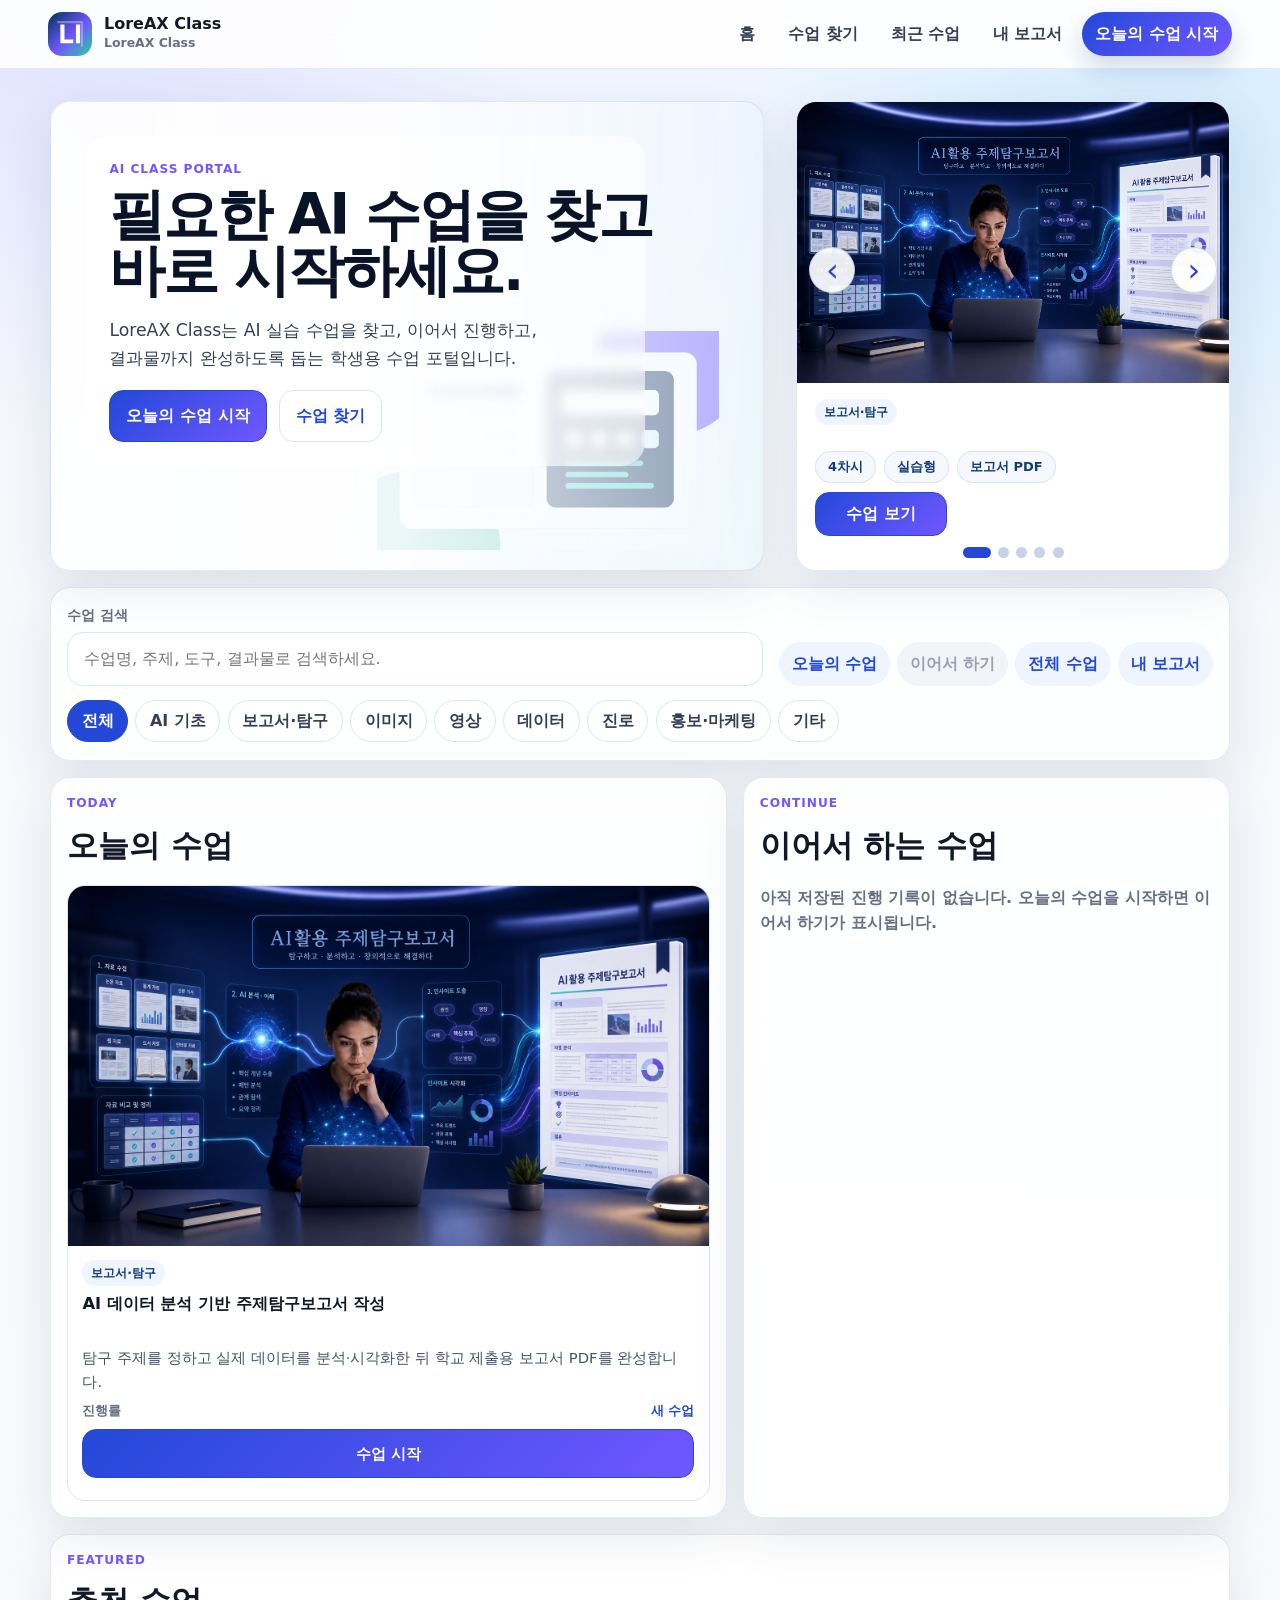
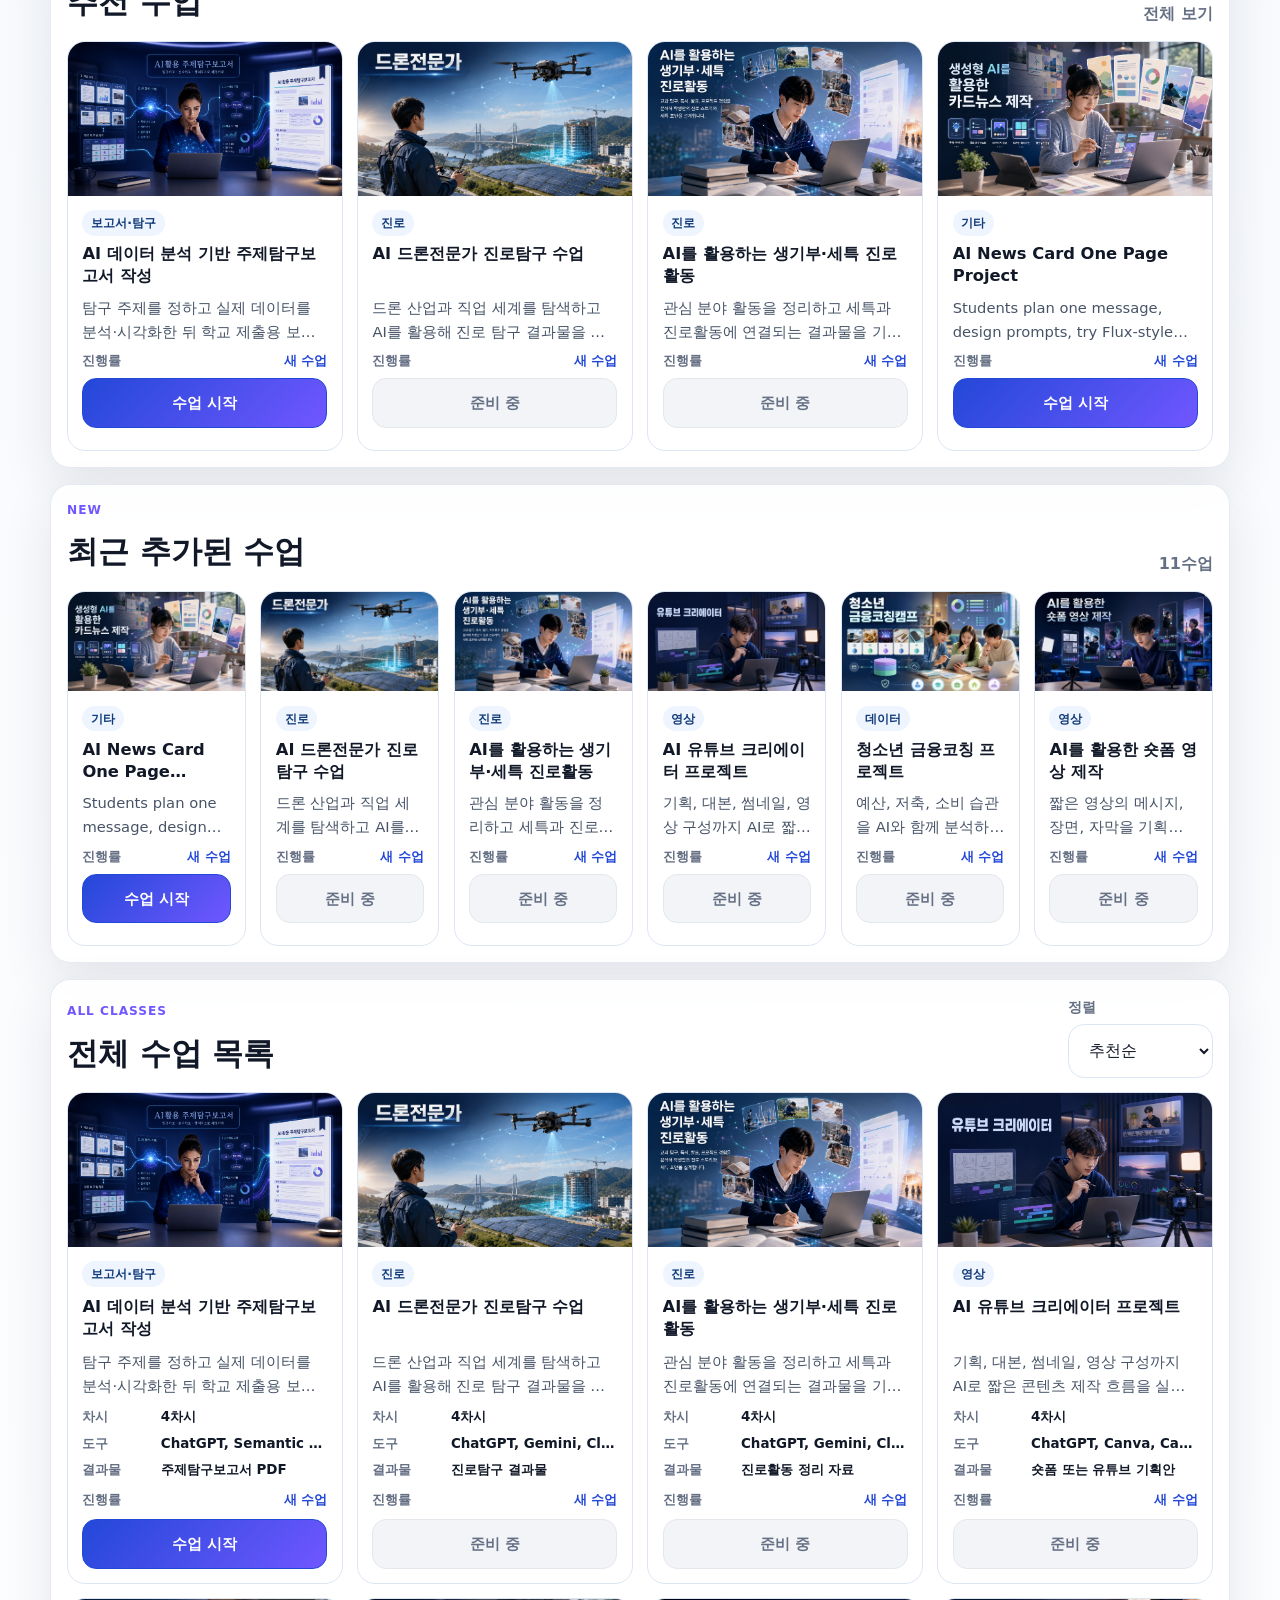
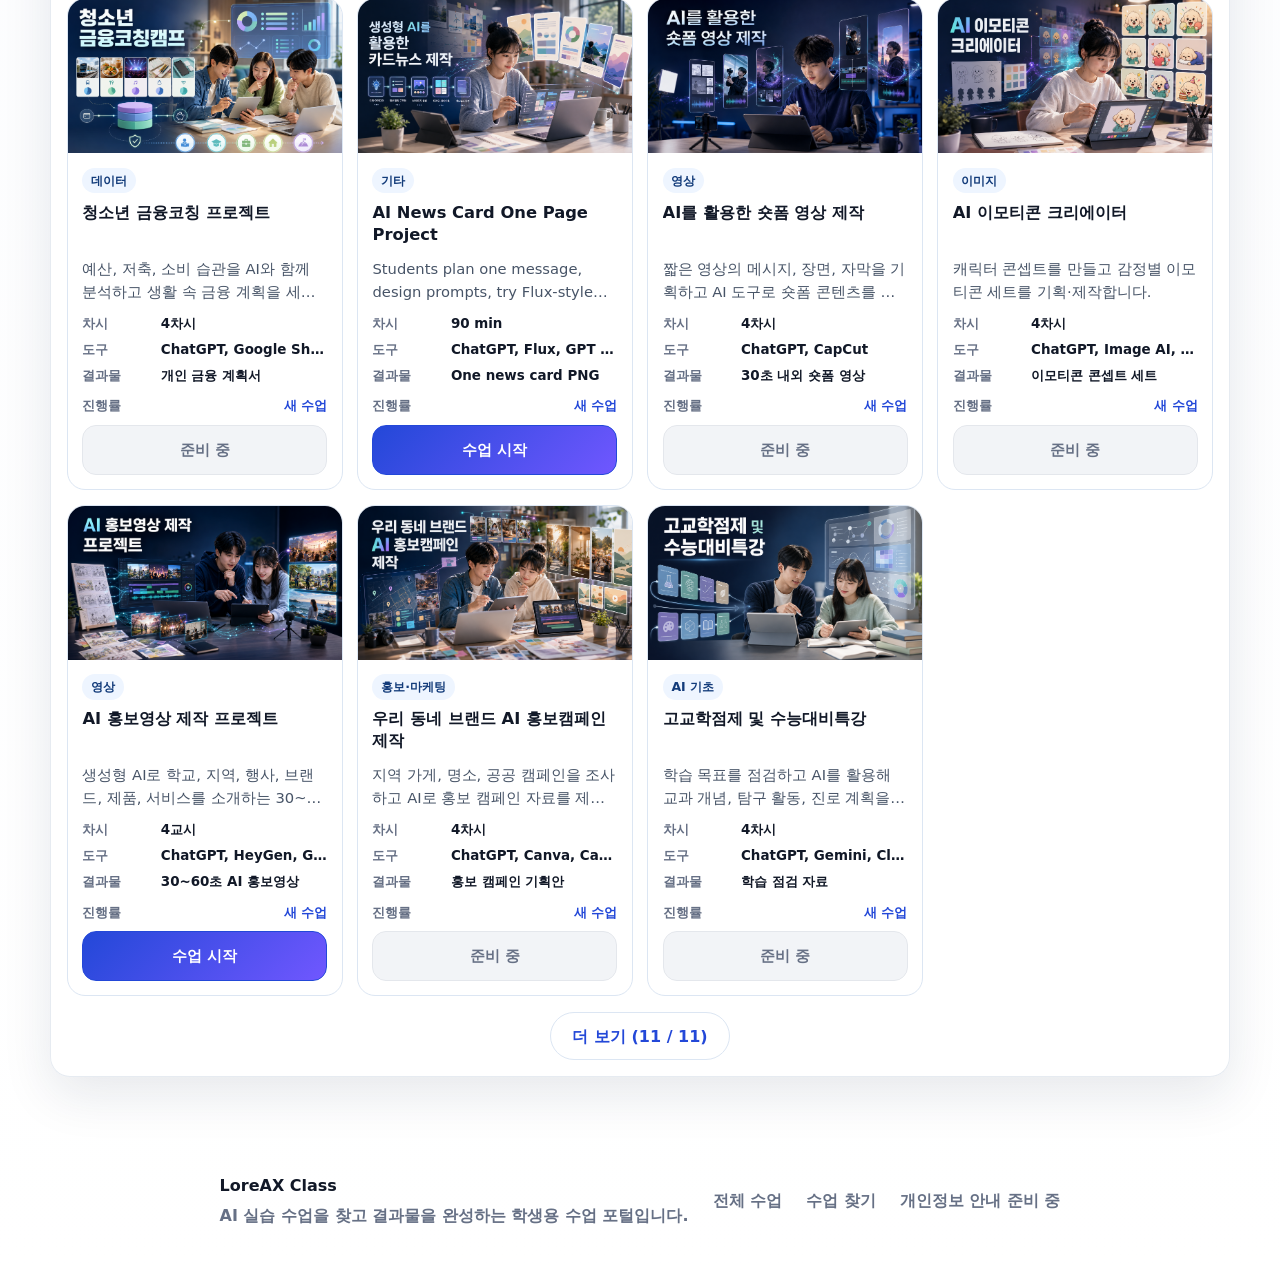
==== commit 49dc8514: "Add card news class project" ====
--- a/index.html
+++ b/index.html
@@ -88,7 +88,7 @@
     </main>
     <nav class="bottom-nav" aria-label="모바일 빠른 메뉴"><a href="#home">홈</a><a href="#courseFinder">수업</a><a id="bottomContinueLink" href="./sessions/topic-research-report/">이어서 하기</a><a href="./sessions/topic-research-report/report/">내 보고서</a></nav>
     <footer class="portal-footer"><div><strong>LoreAX Class</strong><p>AI 실습 수업을 찾고 결과물을 완성하는 학생용 수업 포털입니다.</p></div><a href="#allCourses">전체 수업</a><a href="#courseFinder">수업 찾기</a><span>개인정보 안내 준비 중</span></footer>
-    <script src="./data-courses.js?v=course-portal-13"></script>
+    <script src="./data-courses.js?v=course-portal-15"></script>
     <script src="./lib/tenant-config.js?v=tenant-usage-2"></script>
     <script src="./lib/usage-tracker.js?v=tenant-usage-2"></script>
     <script src="./script.js?v=course-portal-14"></script>
